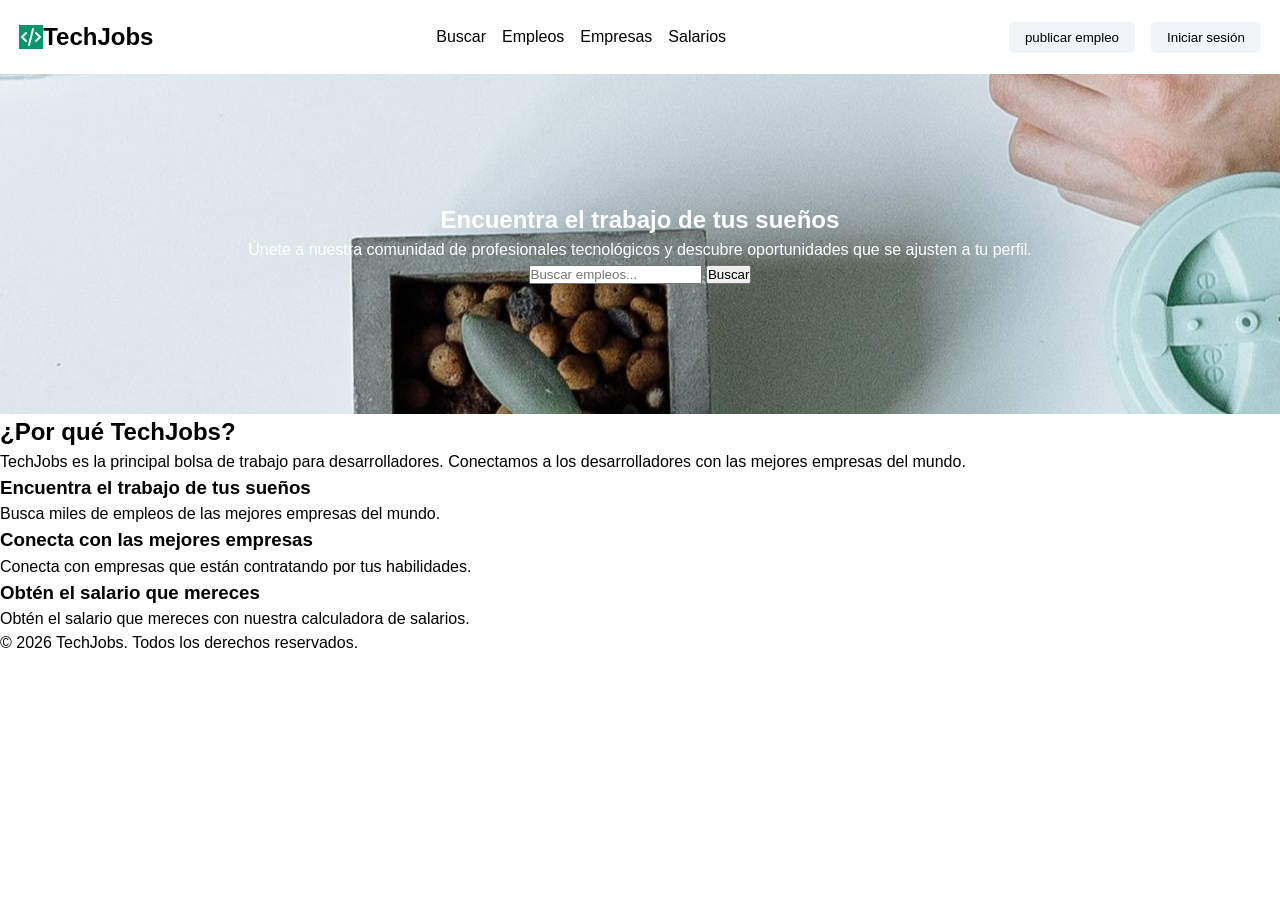
==== public/index.html @ 26222134 "first commit" ====
<!DOCTYPE html>
<html lang="es">

<head>
	<meta charset="UTF-8">
	<meta name="viewport" content="width=device-width, initial-scale=1.0">
	<title>TechJobs - Inicio</title>
    <link rel="stylesheet" href="css/style.css">
</head>

<body>
    <!-- CABECERA -->
    <header>
        <div class="logo">
            <svg xmlns="http://www.w3.org/2000/svg" width="24" height="24" viewBox="0 0 24 24" fill="none" stroke="currentColor" stroke-width="2" stroke-linecap="round" stroke-linejoin="round" class="icon icon-tabler icons-tabler-outline icon-tabler-code"><path stroke="none" d="M0 0h24v24H0z" fill="none" /><path d="M7 8l-4 4l4 4" /><path d="M17 8l4 4l-4 4" /><path d="M14 4l-4 16" /></svg>
            TechJobs
        </div>
        <nav>
            <ul>
                <li><a href="public/buscar.html">Buscar</a></li>
                <li><a href="public/empleos.html">Empleos</a></li>
                <li><a href="public/empresas.html">Empresas</a></li>
                <li><a href="public/salarios.html">Salarios</a></li>
            </ul>
        </nav>

        <div class="user-actions">
            <button class="btn-secondary">publicar empleo</button>
            <button class="btn-primary">Iniciar sesión</button>
        </div>
    </header>

    <main>
        <section class="hero">
            <h2 class="hero-title">Encuentra el trabajo de tus sueños</h2>
            <p>Únete a nuestra comunidad de profesionales tecnológicos y descubre oportunidades que se ajusten a tu perfil.</p>
            
            <form action="buscar.html" method="get">
                <input type="text" name="query" placeholder="Buscar empleos...">
                <button type="submit">Buscar</button>
            </form>
        </section>

        <section>
            <h2>¿Por qué TechJobs?</h2>
            <p>TechJobs es la principal bolsa de trabajo para desarrolladores. Conectamos a los desarrolladores con las mejores empresas del mundo.</p>

            <div>
                <div>
                    <h3>Encuentra el trabajo de tus sueños</h3>
                    <p>Busca miles de empleos de las mejores empresas del mundo.</p>
                </div>
                <div>
                    <h3>Conecta con las mejores empresas</h3>
                    <p>Conecta con empresas que están contratando por tus habilidades.</p>
                </div>
                <div>
                    <h3>Obtén el salario que mereces</h3>
                    <p>Obtén el salario que mereces con nuestra calculadora de salarios.</p>
                </div>
            </div>
        </section>
    </main>

    <footer>
        <p>&copy; 2026 TechJobs. Todos los derechos reservados.</p>
    </footer>
</body>
</html>
---- public/css/style.css ----
/* 1. Archivos Base */
@import url('base/variables.css');
@import url('base/reset.css');

/* 2. Componentes Reutilizables */
@import url('components/buttons.css');
@import url('components/cards.css');
@import url('components/navbar.css');

/* 3. Estilos de Páginas */
@import url('pages/main.css');
@import url('pages/dashboard.css');
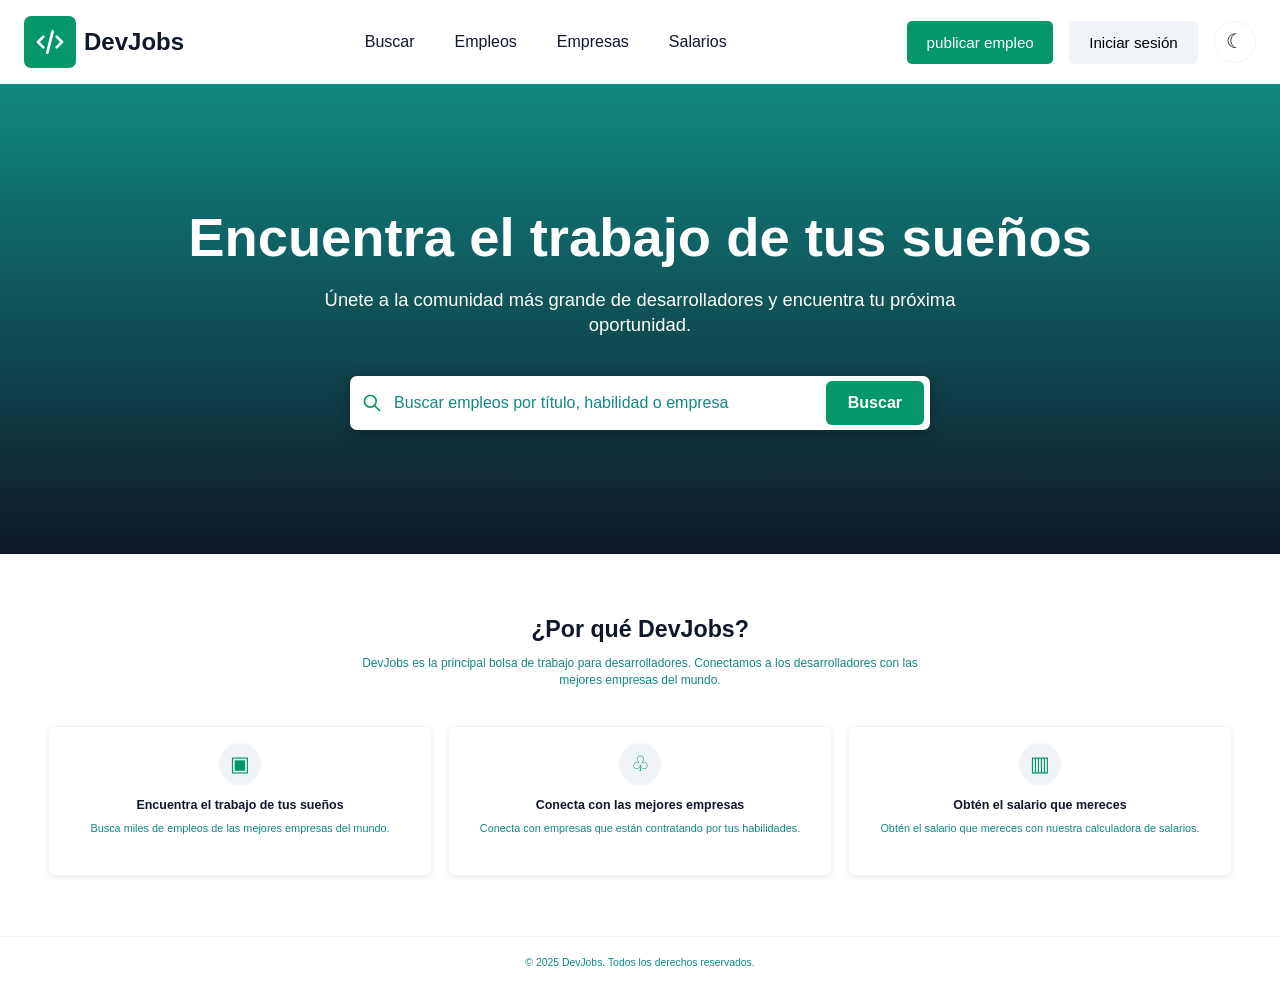
==== commit 2d81dec7: "DevJobs landing page" ====
--- a/public/index.html
+++ b/public/index.html
@@ -6,14 +6,15 @@
 	<meta name="viewport" content="width=device-width, initial-scale=1.0">
 	<title>TechJobs - Inicio</title>
     <link rel="stylesheet" href="css/style.css">
+    <link rel="icon" type="image/svg+xml" href="../public/img/code.svg" style="color: white;">
 </head>
 
 <body>
-    <!-- CABECERA -->
-    <header>
+    <!-- Cabecera principal: logo, enlaces de navegación, acciones y tema visual. -->
+    <header class="site-header">
         <div class="logo">
-            <svg xmlns="http://www.w3.org/2000/svg" width="24" height="24" viewBox="0 0 24 24" fill="none" stroke="currentColor" stroke-width="2" stroke-linecap="round" stroke-linejoin="round" class="icon icon-tabler icons-tabler-outline icon-tabler-code"><path stroke="none" d="M0 0h24v24H0z" fill="none" /><path d="M7 8l-4 4l4 4" /><path d="M17 8l4 4l-4 4" /><path d="M14 4l-4 16" /></svg>
-            TechJobs
+            <img class="logito" src="img/code.svg" alt="Código">
+            DevJobs
         </div>
         <nav>
             <ul>
@@ -27,34 +28,52 @@
         <div class="user-actions">
             <button class="btn-secondary">publicar empleo</button>
             <button class="btn-primary">Iniciar sesión</button>
+            <button class="theme-toggle" type="button" aria-label="Activar modo oscuro" aria-pressed="false">
+                <span aria-hidden="true">☾</span>
+            </button>
         </div>
     </header>
 
+    <!-- Contenido principal de la página de inicio. -->
     <main>
         <section class="hero">
-            <h2 class="hero-title">Encuentra el trabajo de tus sueños</h2>
-            <p>Únete a nuestra comunidad de profesionales tecnológicos y descubre oportunidades que se ajusten a tu perfil.</p>
+        <!-- Hero: presentación principal con fondo degradado y buscador. -->
+        <div class="hero-content">
+            <h1>Encuentra el trabajo de tus sueños</h1>
+            <p>Únete a la comunidad más grande de desarrolladores y encuentra tu próxima oportunidad.</p>
             
-            <form action="buscar.html" method="get">
-                <input type="text" name="query" placeholder="Buscar empleos...">
-                <button type="submit">Buscar</button>
+            <!-- Formulario de búsqueda visual; todavía no envía datos a un backend. -->
+            <div class="search-container">
+            <form class="search-form">
+                <div class="input-wrapper">
+                <!-- Icono SVG inline para identificar el campo de búsqueda. -->
+                <svg xmlns="http://www.w3.org/2000/svg" width="24" height="24" viewBox="0 0 24 24" fill="none" stroke="var(--color-primary)" stroke-width="2" stroke-linecap="round" stroke-linejoin="round" class="search-icon icon icon-tabler icons-tabler-outline icon-tabler-search"><path stroke="none" d="M0 0h24v24H0z" fill="none" /><path d="M3 10a7 7 0 1 0 14 0a7 7 0 1 0 -14 0" /><path d="M21 21l-6 -6" /></svg>
+                <input type="text" placeholder="Buscar empleos por título, habilidad o empresa" class="search-input">
+                </div>
+                <button type="submit" class="search-button">Buscar</button>
             </form>
+            </div>
+        </div>
         </section>
 
-        <section>
-            <h2>¿Por qué TechJobs?</h2>
-            <p>TechJobs es la principal bolsa de trabajo para desarrolladores. Conectamos a los desarrolladores con las mejores empresas del mundo.</p>
+        <!-- Beneficios: tres tarjetas que resumen el valor de la plataforma. -->
+        <section class="benefits">
+            <h2>¿Por qué DevJobs?</h2>
+            <p class="benefits-intro">DevJobs es la principal bolsa de trabajo para desarrolladores. Conectamos a los desarrolladores con las mejores empresas del mundo.</p>
 
-            <div>
-                <div>
+            <div class="benefits-grid">
+                <div class="benefit-card">
+                    <div class="benefit-icon">▣</div>
                     <h3>Encuentra el trabajo de tus sueños</h3>
                     <p>Busca miles de empleos de las mejores empresas del mundo.</p>
                 </div>
-                <div>
+                <div class="benefit-card">
+                    <div class="benefit-icon">♧</div>
                     <h3>Conecta con las mejores empresas</h3>
                     <p>Conecta con empresas que están contratando por tus habilidades.</p>
                 </div>
-                <div>
+                <div class="benefit-card">
+                    <div class="benefit-icon">▥</div>
                     <h3>Obtén el salario que mereces</h3>
                     <p>Obtén el salario que mereces con nuestra calculadora de salarios.</p>
                 </div>
@@ -62,8 +81,10 @@
         </section>
     </main>
 
+    <!-- Pie de página con la información legal básica. -->
     <footer>
-        <p>&copy; 2026 TechJobs. Todos los derechos reservados.</p>
+        <p>&copy; 2025 DevJobs. Todos los derechos reservados.</p>
     </footer>
+    <script src="js/main.js"></script>
 </body>
 </html>
--- a/public/css/style.css
+++ b/public/css/style.css
@@ -1,12 +1,13 @@
-/* 1. Archivos Base */
+/* Punto de entrada CSS: importa los estilos en el orden de dependencia. */
+/* 1. Variables y estilos base */
 @import url('base/variables.css');
 @import url('base/reset.css');
 
-/* 2. Componentes Reutilizables */
+/* 2. Componentes reutilizables */
 @import url('components/buttons.css');
 @import url('components/cards.css');
 @import url('components/navbar.css');
 
-/* 3. Estilos de Páginas */
+/* 3. Estilos específicos de páginas */
 @import url('pages/main.css');
 @import url('pages/dashboard.css');
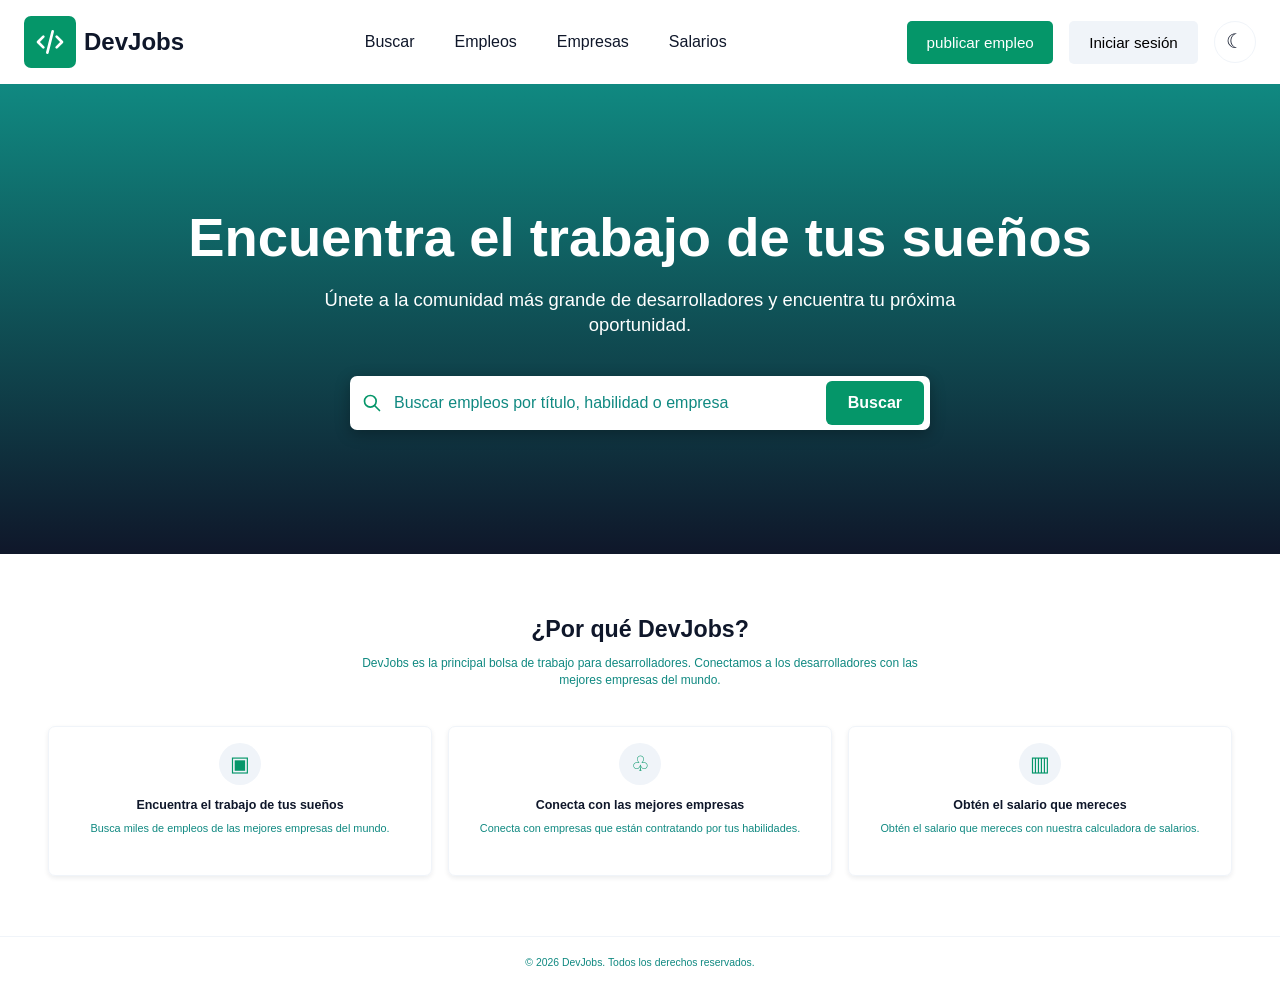
==== commit 6ca8efb8: "página de empleos creada" ====
--- a/public/index.html
+++ b/public/index.html
@@ -5,23 +5,23 @@
 	<meta charset="UTF-8">
 	<meta name="viewport" content="width=device-width, initial-scale=1.0">
 	<title>TechJobs - Inicio</title>
-    <link rel="stylesheet" href="css/style.css">
+    <link rel="stylesheet" href="../public/css/style.css">
     <link rel="icon" type="image/svg+xml" href="../public/img/code.svg" style="color: white;">
 </head>
 
-<body>
-    <!-- Cabecera principal: logo, enlaces de navegación, acciones y tema visual. -->
+<body class="home-page">
+    <!-- CABECERA -->
     <header class="site-header">
         <div class="logo">
-            <img class="logito" src="img/code.svg" alt="Código">
-            DevJobs
+            <img class="logito" src="../public/img/code.svg" alt="Código">
+            <a href="../public/index.html">DevJobs</a>
         </div>
         <nav>
             <ul>
-                <li><a href="public/buscar.html">Buscar</a></li>
-                <li><a href="public/empleos.html">Empleos</a></li>
-                <li><a href="public/empresas.html">Empresas</a></li>
-                <li><a href="public/salarios.html">Salarios</a></li>
+                <li><a href="#">Buscar</a></li>
+                <li><a href="../views/layouts/empleos.html">Empleos</a></li>
+                <li><a href="#">Empresas</a></li>
+                <li><a href="#">Salarios</a></li>
             </ul>
         </nav>
 
@@ -34,29 +34,26 @@
         </div>
     </header>
 
-    <!-- Contenido principal de la página de inicio. -->
     <main>
         <section class="hero">
-        <!-- Hero: presentación principal con fondo degradado y buscador. -->
-        <div class="hero-content">
-            <h1>Encuentra el trabajo de tus sueños</h1>
-            <p>Únete a la comunidad más grande de desarrolladores y encuentra tu próxima oportunidad.</p>
-            
-            <!-- Formulario de búsqueda visual; todavía no envía datos a un backend. -->
-            <div class="search-container">
-            <form class="search-form">
-                <div class="input-wrapper">
-                <!-- Icono SVG inline para identificar el campo de búsqueda. -->
-                <svg xmlns="http://www.w3.org/2000/svg" width="24" height="24" viewBox="0 0 24 24" fill="none" stroke="var(--color-primary)" stroke-width="2" stroke-linecap="round" stroke-linejoin="round" class="search-icon icon icon-tabler icons-tabler-outline icon-tabler-search"><path stroke="none" d="M0 0h24v24H0z" fill="none" /><path d="M3 10a7 7 0 1 0 14 0a7 7 0 1 0 -14 0" /><path d="M21 21l-6 -6" /></svg>
-                <input type="text" placeholder="Buscar empleos por título, habilidad o empresa" class="search-input">
+        <!-- Tu imagen de fondo y superposición aquí -->
+            <div class="hero-content">
+                <h1>Encuentra el trabajo de tus sueños</h1>
+                <p>Únete a la comunidad más grande de desarrolladores y encuentra tu próxima oportunidad.</p>
+                
+                <!-- CONTENEDOR DE LA BARRA DE BÚSQUEDA -->
+                <div class="search-container">
+                    <form class="search-form">
+                        <div class="input-wrapper">
+                            <svg xmlns="http://www.w3.org/2000/svg" width="24" height="24" viewBox="0 0 24 24" fill="none" stroke="var(--color-primary)" stroke-width="2" stroke-linecap="round" stroke-linejoin="round" class="search-icon icon icon-tabler icons-tabler-outline icon-tabler-search"><path stroke="none" d="M0 0h24v24H0z" fill="none" /><path d="M3 10a7 7 0 1 0 14 0a7 7 0 1 0 -14 0" /><path d="M21 21l-6 -6" /></svg><!-- O un icono SVG real -->
+                            <input type="text" placeholder="Buscar empleos por título, habilidad o empresa" class="search-input">
+                        </div>
+                        <button type="submit" class="search-button">Buscar</button>
+                    </form>
                 </div>
-                <button type="submit" class="search-button">Buscar</button>
-            </form>
             </div>
-        </div>
         </section>
 
-        <!-- Beneficios: tres tarjetas que resumen el valor de la plataforma. -->
         <section class="benefits">
             <h2>¿Por qué DevJobs?</h2>
             <p class="benefits-intro">DevJobs es la principal bolsa de trabajo para desarrolladores. Conectamos a los desarrolladores con las mejores empresas del mundo.</p>
@@ -81,9 +78,8 @@
         </section>
     </main>
 
-    <!-- Pie de página con la información legal básica. -->
     <footer>
-        <p>&copy; 2025 DevJobs. Todos los derechos reservados.</p>
+        <p>&copy; 2026 DevJobs. Todos los derechos reservados.</p>
     </footer>
     <script src="js/main.js"></script>
 </body>
--- a/public/css/style.css
+++ b/public/css/style.css
@@ -10,4 +10,4 @@
 
 /* 3. Estilos específicos de páginas */
 @import url('pages/main.css');
-@import url('pages/dashboard.css');+@import url('pages/empleos.css');
